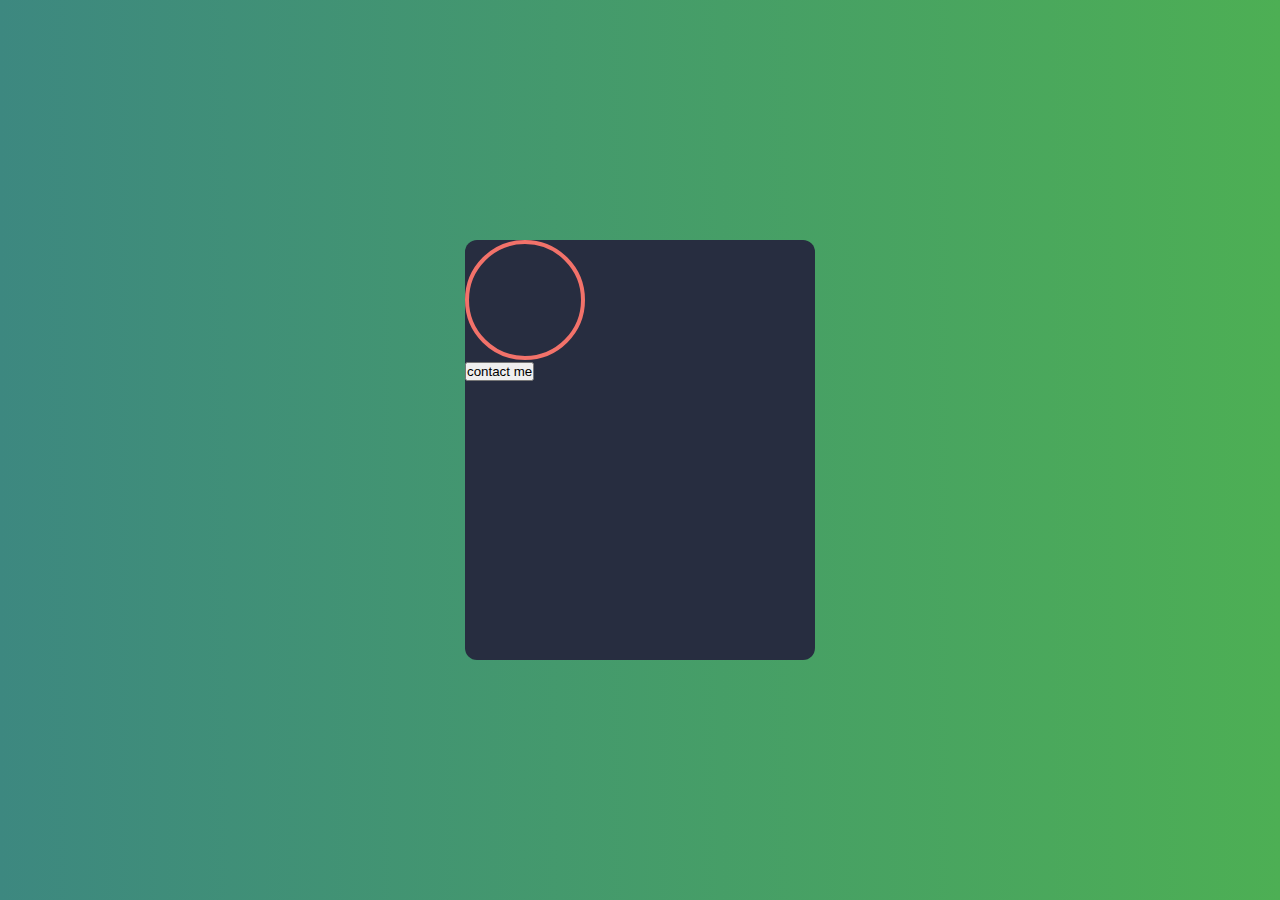
==== day2/index.html @ 21474d26 "day 2" ====
<!DOCTYPE html>
<html lang="en">
<head>
    <meta charset="UTF-8">
    <meta http-equiv="X-UA-Compatible" content="IE=edge">
    <meta name="viewport" content="width=device-width, initial-scale=1.0">
    <link rel="stylesheet" href="./style.css">
    <title>Day 2</title>
</head>
<body>
    <div class="card">
        <div class="card__img"></div>
        <h2></h2>
        <p></p>
        <div class="social">
            <a href=""></a>
            <a href=""></a>
            <a href=""></a>
            <a href=""></a>
        </div>

        <button>
            contact me
        </button>
    </div>
</body>
</html>
---- day2/style.css ----
/* import font */
@import url('https://fonts.googleapis.com/css2?family=Dancing+Script:wght@700&family=Poppins:ital,wght@0,100;0,200;0,300;0,400;0,500;1,100;1,200;1,300;1,400&family=Quicksand:wght@300;400;500;600&display=swap');
:root{
    --primary-color: #f2726a;
}

/* reset css */

*{
    margin: 0;
    padding: 0;
    box-sizing: border-box;
}
body{
    height: 100vh;
    font-family: 'Quicksand', sans-serif;
    background-image: linear-gradient(to right, #3d8880, #4daf54);
    display: flex;
    justify-content: center;
    align-items: center;
}

.card{
    background-color: #272d40;
    width: 350px;
    height: 420px;
    border-radius: 12px;
}
.card__img{
    width: 120px;
    height: 120px;
    border: 4px solid var(--primary-color);
    border-radius: 50%;
}
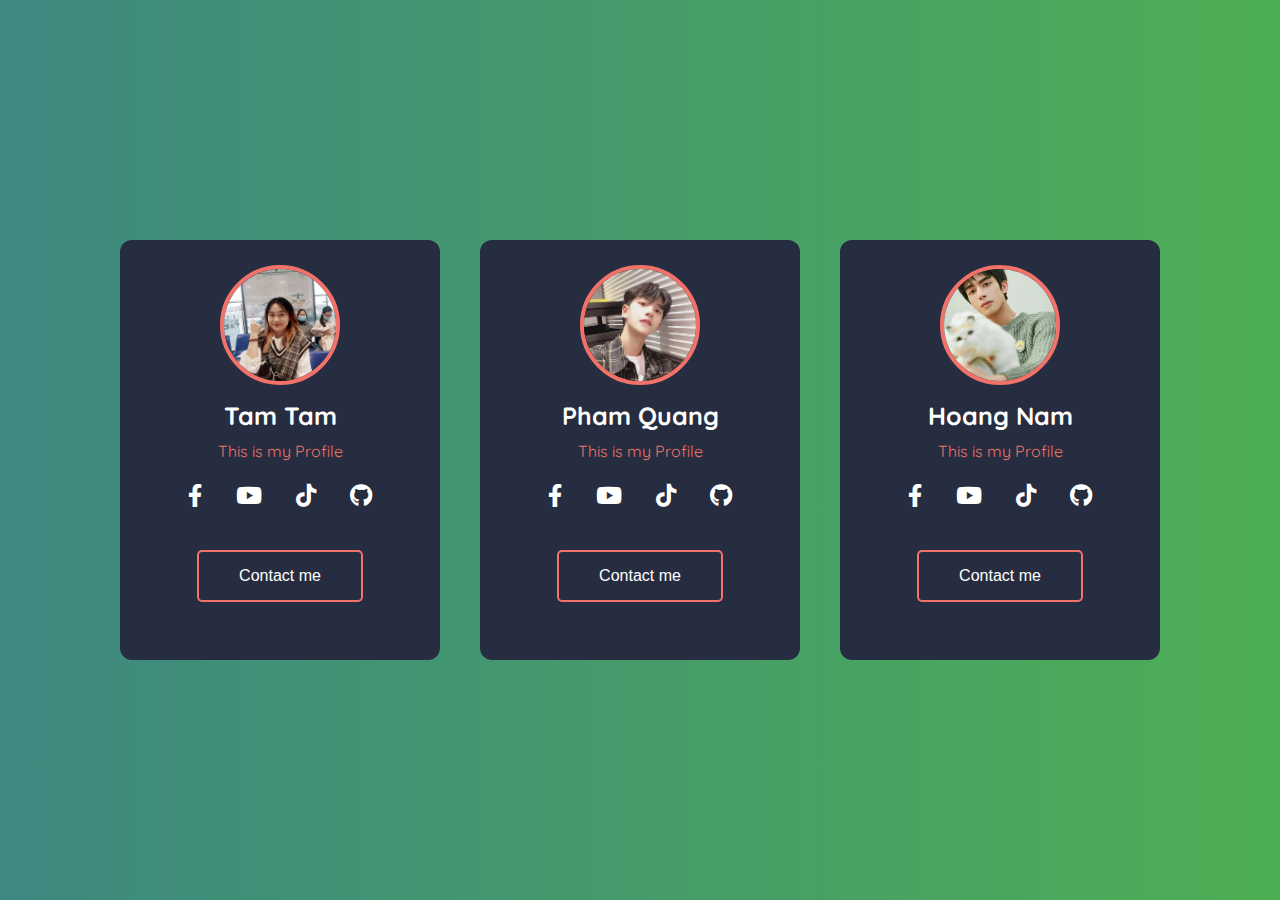
==== commit 192256c6: "update day 2" ====
--- a/day2/index.html
+++ b/day2/index.html
@@ -1,27 +1,79 @@
 <!DOCTYPE html>
 <html lang="en">
-<head>
-    <meta charset="UTF-8">
-    <meta http-equiv="X-UA-Compatible" content="IE=edge">
-    <meta name="viewport" content="width=device-width, initial-scale=1.0">
-    <link rel="stylesheet" href="./style.css">
+  <head>
+    <meta charset="UTF-8" />
+    <meta http-equiv="X-UA-Compatible" content="IE=edge" />
+    <meta name="viewport" content="width=device-width, initial-scale=1.0" />
+    <link rel="stylesheet" href="./style.css" />
+    <link rel="stylesheet" href="../fontawesome-free-5.15.4-web/css/all.css" />
     <title>Day 2</title>
-</head>
-<body>
+  </head>
+  <body>
     <div class="card">
-        <div class="card__img"></div>
-        <h2></h2>
-        <p></p>
-        <div class="social">
-            <a href=""></a>
-            <a href=""></a>
-            <a href=""></a>
-            <a href=""></a>
-        </div>
+      <div class="card__img">
+        <img src="./assets/avt.jpg" alt="tam tam" />
+      </div>
+      <h2>Tam Tam</h2>
+      <p>This is my Profile</p>
+      <div class="card__social">
+        <a href="https://www.facebook.com/tamsalanghae"
+          ><i class="fab fa-facebook-f"></i
+        ></a>
+        <a href="https://www.youtube.com/"><i class="fab fa-youtube"></i></a>
+        <a href="https://www.tiktok.com/vi-VN?is_copy_url=1&is_from_webapp=v1"
+          ><i class="fab fa-tiktok"></i
+        ></a>
+        <a href="https://github.com/tamsalanghae"
+          ><i class="fab fa-github"></i
+        ></a>
+      </div>
 
-        <button>
-            contact me
-        </button>
+      <button>Contact me</button>
     </div>
-</body>
-</html>+    <!-- card profile 1-->
+    <div class="card">
+      <div class="card__img">
+        <img src="./assets/trai2.jpg" alt="tam tam" />
+      </div>
+      <h2>Pham Quang</h2>
+      <p>This is my Profile</p>
+      <div class="card__social">
+        <a href="https://www.facebook.com/tamsalanghae"
+          ><i class="fab fa-facebook-f"></i
+        ></a>
+        <a href="https://www.youtube.com/"><i class="fab fa-youtube"></i></a>
+        <a href="https://www.tiktok.com/vi-VN?is_copy_url=1&is_from_webapp=v1"
+          ><i class="fab fa-tiktok"></i
+        ></a>
+        <a href="https://github.com/tamsalanghae"
+          ><i class="fab fa-github"></i
+        ></a>
+      </div>
+
+      <button>Contact me</button>
+    </div>
+    <!-- card profile 2-->
+    <div class="card">
+      <div class="card__img">
+        <img src="./assets/trai3.jpeg" alt="tam tam" />
+      </div>
+      <h2>Hoang Nam</h2>
+      <p>This is my Profile</p>
+      <div class="card__social">
+        <a href="https://www.facebook.com/tamsalanghae"
+          ><i class="fab fa-facebook-f"></i
+        ></a>
+        <a href="https://www.youtube.com/"><i class="fab fa-youtube"></i></a>
+        <a href="https://www.tiktok.com/vi-VN?is_copy_url=1&is_from_webapp=v1"
+          ><i class="fab fa-tiktok"></i
+        ></a>
+        <a href="https://github.com/tamsalanghae"
+          ><i class="fab fa-github"></i
+        ></a>
+      </div>
+
+      <button>Contact me</button>
+    </div>
+    <!-- card profile 3-->
+  </body>
+</html>
--- a/day2/style.css
+++ b/day2/style.css
@@ -1,34 +1,91 @@
 /* import font */
-@import url('https://fonts.googleapis.com/css2?family=Dancing+Script:wght@700&family=Poppins:ital,wght@0,100;0,200;0,300;0,400;0,500;1,100;1,200;1,300;1,400&family=Quicksand:wght@300;400;500;600&display=swap');
-:root{
-    --primary-color: #f2726a;
+@import url("https://fonts.googleapis.com/css2?family=Dancing+Script:wght@700&family=Poppins:ital,wght@0,100;0,200;0,300;0,400;0,500;1,100;1,200;1,300;1,400&family=Quicksand:wght@300;400;500;600&display=swap");
+:root {
+  --primary-color: #f2726a;
 }
 
 /* reset css */
 
-*{
-    margin: 0;
-    padding: 0;
-    box-sizing: border-box;
+* {
+  margin: 0;
+  padding: 0;
+  box-sizing: border-box;
 }
-body{
-    height: 100vh;
-    font-family: 'Quicksand', sans-serif;
-    background-image: linear-gradient(to right, #3d8880, #4daf54);
-    display: flex;
-    justify-content: center;
-    align-items: center;
+body {
+  height: 100vh;
+  font-family: "Quicksand", sans-serif;
+  background-image: linear-gradient(to right, #3d8880, #4daf54);
+  display: flex;
+  justify-content: center;
+  align-items: center;
 }
 
-.card{
-    background-color: #272d40;
-    width: 350px;
-    height: 420px;
-    border-radius: 12px;
+.card {
+  background-color: #272d40;
+  width: 320px;
+  height: 420px;
+  border-radius: 12px;
+  text-align: center;
+  color: white;
+  overflow: hidden;
+  transition: 0.3s;
+  margin: auto 20px;
 }
-.card__img{
-    width: 120px;
-    height: 120px;
-    border: 4px solid var(--primary-color);
-    border-radius: 50%;
+.card__img {
+  width: 120px;
+  height: 120px;
+  border: 4px solid var(--primary-color);
+  border-radius: 50%;
+  overflow: hidden;
+  margin: 0 auto;
+  transform: translateY(25px);
+  transition: 0.3s;
 }
+.card__img img {
+  width: 100%;
+  height: 100%;
+  object-fit: cover;
+  object-position: center;
+}
+.card h2 {
+  margin-top: 40px;
+  font-size: 25px;
+  margin-bottom: 10px;
+}
+.card__social {
+  margin: 20px 0;
+}
+.card__social a {
+  color: white;
+  margin: 15px;
+  transition: 0.3s;
+  font-size: 23px;
+}
+.card__social a:hover {
+  color: var(--primary-color);
+}
+.card p {
+  color: var(--primary-color);
+}
+.card button {
+  margin-top: 20px;
+  padding: 15px 40px;
+  border: 2px solid var(--primary-color);
+  border-radius: 5px;
+  background: transparent;
+  color: white;
+  font-size: 16px;
+  transition: 0.3s;
+}
+.card button:hover {
+  background: var(--primary-color);
+}
+.card__img:hover {
+  width: 100%;
+  height: 100%;
+  border-radius: unset;
+  object-fit: cover;
+  border: unset;
+  transform: unset;
+  border-radius: 10px;
+}
